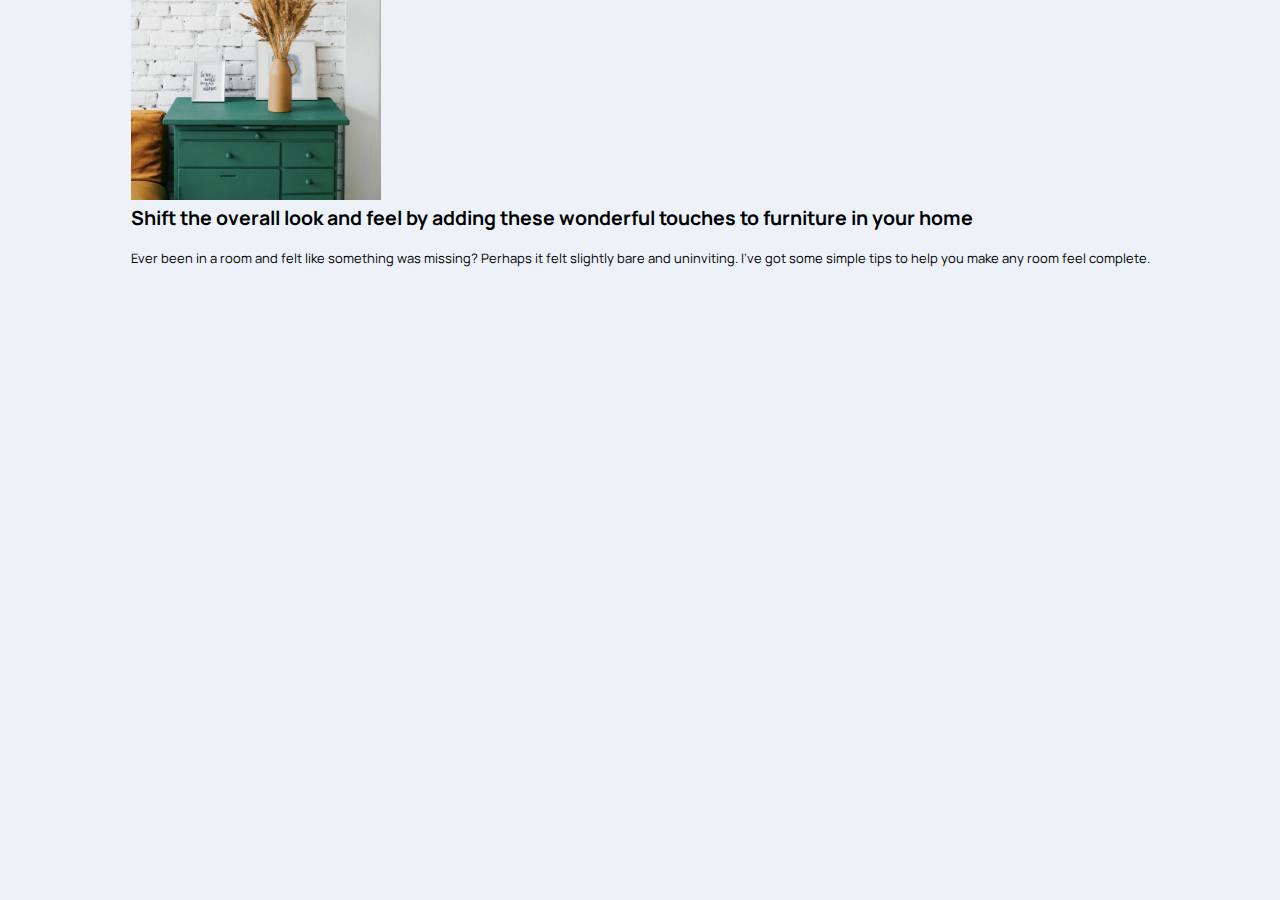
==== article-preview/index.html @ e0d9e8c1 "front end" ====
<!DOCTYPE html>
<html lang="en">
<head>
  <meta charset="UTF-8">
  <meta name="viewport" content="width=device-width, initial-scale=1.0">
  <link rel="icon" type="image/png" sizes="32x32" href="./images/favicon-32x32.png">
  <link rel="preconnect" href="https://fonts.googleapis.com">
<link rel="preconnect" href="https://fonts.gstatic.com" crossorigin>
<link href="https://fonts.googleapis.com/css2?family=Manrope:wght@500&display=swap" rel="stylesheet">
<link rel="preconnect" href="https://fonts.googleapis.com">
<link rel="preconnect" href="https://fonts.gstatic.com" crossorigin>
<link href="https://fonts.googleapis.com/css2?family=Manrope:wght@500;700&display=swap" rel="stylesheet">

  <link rel="stylesheet" href="style.css">
  <script src="style.js"> </script>
  
  <title>Frontend Mentor | Article preview component</title>

 
</head>
<body>
  <div class="flex">
    <div>

    <div class="drawer">
      <img src="images/drawers.jpg">
    </div>
    
      <h2>Shift the overall look and feel by adding these wonderful 
        touches to furniture in your home</h2>
        <br>
      <p>
        Ever been in a room and felt like something was missing? Perhaps 
        it felt slightly bare and uninviting. I’ve got some simple tips 
        to help you make any room feel complete.
        </p>
    </div>
  </div>

 
  
</body>
</html>
---- article-preview/style.css ----
*
{
    margin: 0;
    padding: 0;
    box-sizing: border-box;
}
body{
    background-color: hsl(210, 46%, 95%);
    font-family: 'Manrope', sans-serif;
    font-size: 13px;
    display: flex;
    flex-direction: row;
    align-items: center;
    justify-content: center;

}
.drawer img{
    height: 200px;{

}
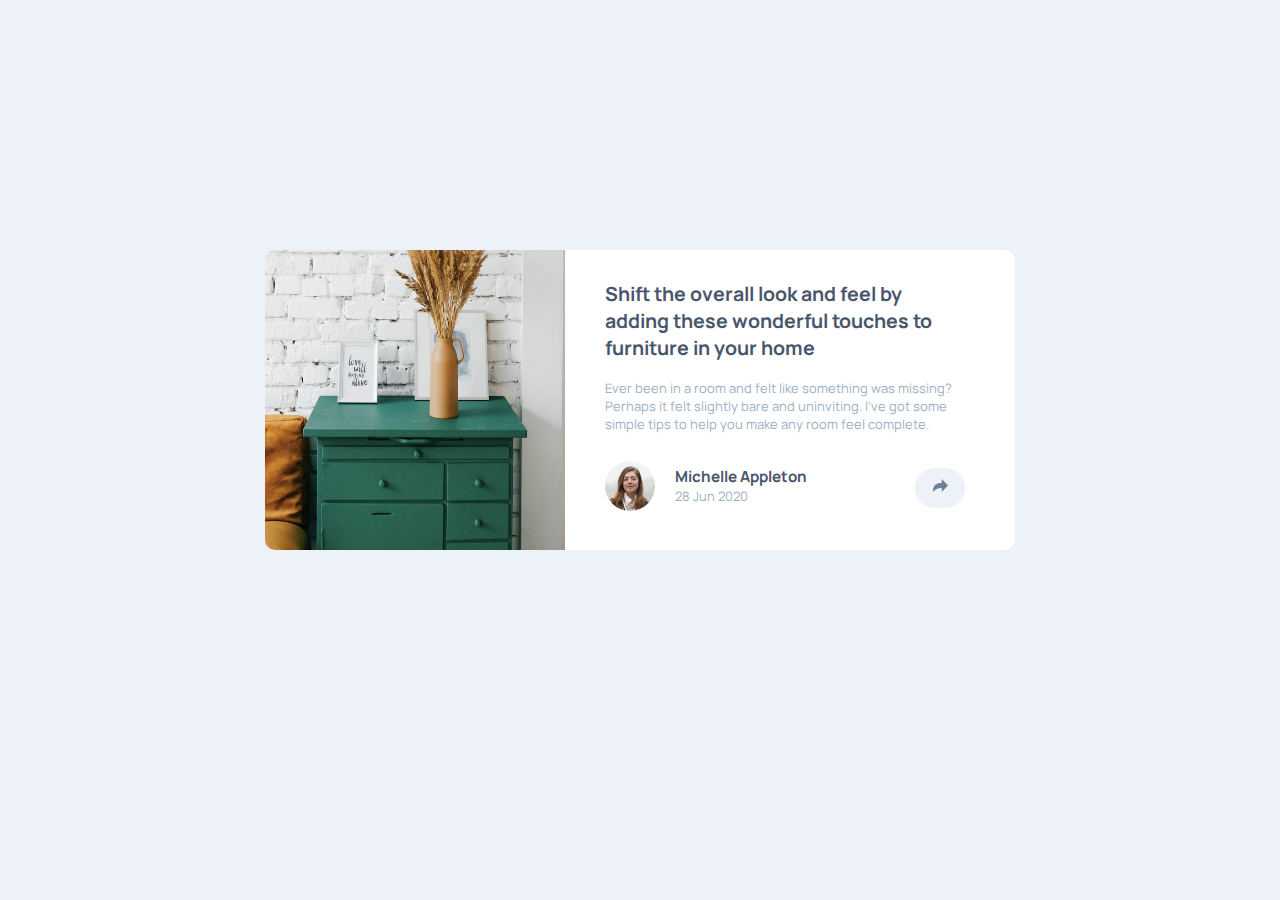
==== commit 773b6f5f: "article preview" ====
--- a/article-preview/index.html
+++ b/article-preview/index.html
@@ -12,32 +12,73 @@
 <link href="https://fonts.googleapis.com/css2?family=Manrope:wght@500;700&display=swap" rel="stylesheet">
 
   <link rel="stylesheet" href="style.css">
-  <script src="style.js"> </script>
+  
   
   <title>Frontend Mentor | Article preview component</title>
 
  
 </head>
 <body>
-  <div class="flex">
-    <div>
+  <div class="flex-container center">
+    <div id="image-drawer">
+      <img src="images/drawers.jpg" alt="drawers">
+    </div>
+    <div id="text">
+      <h2>Shift the overall look and feel by adding these wonderful 
+      touches to furniture in your home</h2>
+      <br>
+    <p>
+      Ever been in a room and felt like something was missing? Perhaps 
+      it felt slightly bare and uninviting. I’ve got some simple tips 
+      to help you make any room feel complete.
+      </p>
+      <br>
+    
+     <div class="flex-container1" id="flex1">
+       <div id="owner-img">
+         <img src="images/avatar-michelle.jpg" alt="user-avatar">
+       </div>
+       <div id="owner-name">
+       <h3> Michelle Appleton</h3>
+        <p>28 Jun 2020    </p>
+       </div>
+    
+       <button type="button" id="btn">
+        <div id="share">
+       <img src="images/icon-share.svg" alt="share-btn" >
+     </div></button>
 
-    <div class="drawer">
-      <img src="images/drawers.jpg">
+     
+     
+      
     </div>
-    
-      <h2>Shift the overall look and feel by adding these wonderful 
-        touches to furniture in your home</h2>
-        <br>
-      <p>
-        Ever been in a room and felt like something was missing? Perhaps 
-        it felt slightly bare and uninviting. I’ve got some simple tips 
-        to help you make any room feel complete.
-        </p>
+    <div class="flex-container2 " id="flex2">
+     <div> 
+
+       <ul>
+        <span>S H A R E</span>
+         <li>
+           <a href="www.facebook.com"><img src="images/icon-facebook.svg" alt=""></a>
+         </li>
+         <li>
+          <a href="www.facebook.com"><img src="images/icon-twitter.svg" alt=""></a>
+        </li>
+        <li>
+          <a href="www.facebook.com"><img src="images/icon-pinterest.svg" alt=""></a>
+        </li>
+      
+       </ul>
+     </div>
+
+     
+
+
     </div>
+
+  </div>
   </div>
 
- 
+ <script src="style.js"> </script>
   
 </body>
 </html>--- a/article-preview/style.css
+++ b/article-preview/style.css
@@ -6,15 +6,203 @@
 }
 body{
     background-color: hsl(210, 46%, 95%);
+   
     font-family: 'Manrope', sans-serif;
     font-size: 13px;
+
+}
+.center
+{
+    padding-top: 250px;
+}
+.flex-container
+{
     display: flex;
     flex-direction: row;
-    align-items: center;
     justify-content: center;
 
 }
-.drawer img{
-    height: 200px;{
-
-}+
+#image-drawer img
+{
+    width: 300px;
+     height: 300px; 
+     border-top-left-radius: 10px; 
+     border-bottom-left-radius: 10px;
+}
+#text
+{
+    background-color: white;
+  padding: 30px 50px 10px 40px;
+  width: 450px;
+  height: 300px;
+  border-top-right-radius: 10px;
+  border-bottom-right-radius: 10px;
+}
+#text h2
+{
+    font-family: 'Manrope', sans-serif;
+    font-weight: 700;
+    color: hsl(217, 19%, 35%);
+}
+.flex-container p{
+    color:hsl(212, 23%, 69%);
+}
+#owner-img>img{
+    width: 50px;
+    height: 50px;
+    border-radius: 50px;
+}
+.flex-container1
+{
+    display: flex;
+    flex-direction: row;
+    padding-top: 10px;
+    
+}
+.flex-container1 #owner-img{
+    margin-right: 20px;
+}
+#flex1 #share
+{
+   padding-top: 9px;
+   background-color: hsl(210, 46%, 95%);    
+   width: 50px;
+   height:40px;
+   border-radius: 50px;
+   text-align: center;
+   
+}
+#flex1 #share img{
+    margin-top:2px;
+    
+}
+.flex-container1 #owner-name
+{
+    padding-top: 5px;
+    width: 300px;
+    color: hsl(217, 19%, 35%);
+    
+}
+
+@media(max-width:375px)
+{
+    .flex-container
+    {
+        display: flex;
+        flex-direction: column;
+       padding-top: 70px;
+       padding-left: 20px;
+
+    }
+    #image-drawer img
+    {
+        width: 340px;
+        height: 300px;
+        margin-bottom: -40px;
+        border-radius: 10px 10px 0px 0px;
+
+    }
+    #text 
+    {
+        border-radius: 0px 0px 10px 10px;
+        width:340px;
+        padding: 30px 10px 10px 20px;
+        
+    }
+    .flex-container1 #owner-name
+    {
+        margin-right:-120px ;
+    }
+    #share
+    {
+        border-radius: 20px;
+    }
+   
+  
+   #flex2
+   {
+       background-color:hsl(217, 19%, 35%);
+       
+   }
+ 
+   #flex2 button{
+       border: none;
+       background-color: hsl(217, 19%, 35%);
+       
+       color: white;
+   }
+   #flex2
+   {
+    position: absolute;
+    left: 20px;
+    top:553px;
+    width: 340px;
+    border-top-left-radius: 0px;
+    border-top-right-radius: 0px;
+    height: 80px;
+   }
+  .flex-container2 ul{
+      margin-left: 10px;
+      margin-top: 15px;
+  }
+  .flex-container2 ul span img{
+      position: absolute;
+      left: 290px;
+      
+  }
+
+   
+
+}
+
+/* end of media query for mobile */
+
+
+
+#flex1 button
+{
+
+    border: none;
+    background-color: white;
+    /* border-radius: 90px; */
+}
+.flex-container2
+{
+    display: none;
+    background-color:hsl(217, 19%, 35%);
+    width: 240px;
+    position: absolute;
+    top:380px;
+    right: 350px;
+    height: 50px;
+    border-radius: 8px;
+
+}
+
+.flex-container2 ul{
+    display: flex;
+    flex-direction: row;
+    padding: 18px;
+    
+
+}
+.flex-container2 ul li {
+    list-style-type: none;
+    margin-right:10px;
+    
+}
+.flex-container2 ul li a img{
+    width: 20px;
+    height: 20px;
+}
+.flex-container2 ul span{
+    color:hsl(212, 23%, 69%);
+    margin-right: 55px;
+}
+
+.flex-container2.active{
+    display: block;
+}
+
+
